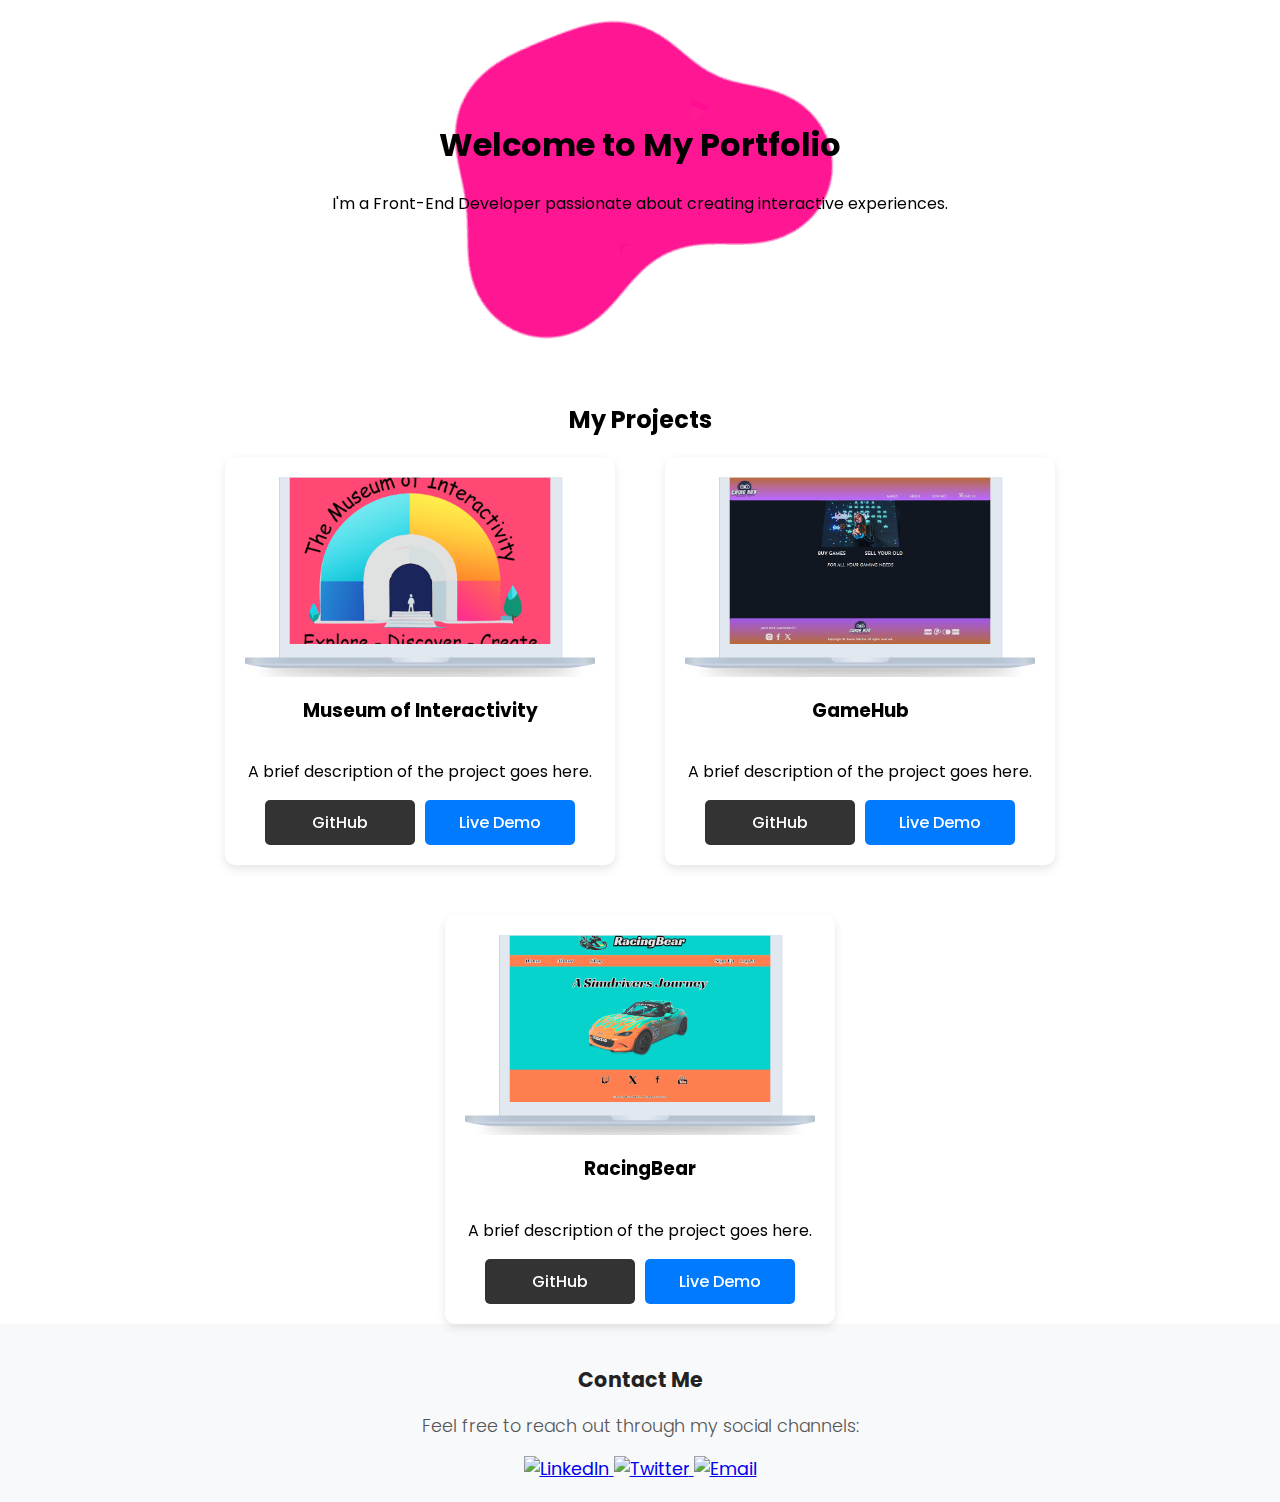
==== index.html @ 369cb6f8 "Actually pushing the portfolio to test it on a real phone." ====
<!DOCTYPE html>
<html lang="en">
  <head>
    <meta charset="UTF-8" />
    <meta name="viewport" content="width=device-width, initial-scale=1.0" />
    <title>Front-End Developer Portfolio</title>

    <link
      href="https://fonts.googleapis.com/css2?family=Poppins:wght@300;400;600&display=swap"
      rel="stylesheet"
    />
    <link rel="stylesheet" href="CSS/styles.css" />
  </head>
  <body>
    <div class="blob-wrapper">
      <div class="container">
        <div class="blob-container"></div>
      </div>
    </div>

    <header>
      <h1>Welcome to My Portfolio</h1>
      <p>
        I'm a Front-End Developer passionate about creating interactive
        experiences.
      </p>
    </header>

    <section class="projects">
      <h2>My Projects</h2>
      <div class="project-list">
        <div class="project-card">
          <img src="/images/museum-MacbookPro.png" alt="Project 1 Screenshot" />
          <h3>Museum of Interactivity</h3>
          <p>A brief description of the project goes here.</p>
          <div class="buttons">
            <a
              href="https://github.com/yourgithub/project1"
              class="btn github"
              target="_blank"
              >GitHub</a
            >
            <a
              href="https://yourwebsite.com/project1"
              class="btn live"
              target="_blank"
              >Live Demo</a
            >
          </div>
        </div>

        <div class="project-card">
          <img src="images/gamehub-MacbookPro.png" alt="Project 2 Screenshot" />
          <h3>GameHub</h3>
          <p>A brief description of the project goes here.</p>
          <div class="buttons">
            <a
              href="https://github.com/yourgithub/project2"
              class="btn github"
              target="_blank"
              >GitHub</a
            >
            <a
              href="https://yourwebsite.com/project2"
              class="btn live"
              target="_blank"
              >Live Demo</a
            >
          </div>
        </div>

        <div class="project-card">
          <img
            src="images/racingbear-MacbookPro.png"
            alt="Project 3 Screenshot"
          />
          <h3>RacingBear</h3>
          <p>A brief description of the project goes here.</p>
          <div class="buttons">
            <a
              href="https://github.com/yourgithub/project3"
              class="btn github"
              target="_blank"
              >GitHub</a
            >
            <a
              href="https://yourwebsite.com/project3"
              class="btn live"
              target="_blank"
              >Live Demo</a
            >
          </div>
        </div>
      </div>
    </section>

    <footer>
      <h3>Contact Me</h3>
      <p>Feel free to reach out through my social channels:</p>
      <div class="social-links">
        <a href="https://linkedin.com/in/yourprofile" target="_blank">
          <img src="images/linkedin.svg" alt="LinkedIn" />
        </a>
        <a href="https://twitter.com/yourprofile" target="_blank">
          <img src="images/twitter.svg" alt="Twitter" />
        </a>
        <a href="mailto:your.email@example.com">
          <img src="images/email.svg" alt="Email" />
        </a>
      </div>
    </footer>

    <svg width="0" height="0">
      <defs>
        <filter id="goo">
          <feGaussianBlur in="SourceGraphic" stdDeviation="40" result="blur" />
          <feColorMatrix
            in="blur"
            mode="matrix"
            values="1 0 0 0 0
                    0 1 0 0 0
                    0 0 1 0 0
                    0 0 0 40 -15"
            result="goo"
          />
          <feComposite in="SourceGraphic" in2="goo" operator="atop" />
        </filter>
      </defs>
    </svg>

    <script src="JS/app.js"></script>
  </body>
</html>
---- CSS/styles.css ----
html,
body {
  height: 100%;
  display: flex;
  flex-direction: column;
}

main {
  flex: 1;
  display: flex;
  flex-direction: column;
  align-items: center;
}

body {
  margin: 0;
  overflow-x: hidden;
  background-color: white;
  display: flex;
  flex-direction: column;
  align-items: center;
  position: relative;
  font-family: "Poppins", sans-serif;
}

header {
  text-align: center;
  padding: 100px 20px;
  position: relative;
  z-index: 2;
}

.blob-wrapper {
  position: absolute;
  top: 0;
  left: 50%;
  transform: translateX(-50%);
  width: 100vw;
  height: 400px;
  display: flex;
  justify-content: center;
  align-items: center;
  overflow: hidden;
  z-index: -1;
}

.container {
  position: relative;
  width: 400px;
  height: 400px;
  overflow: hidden;
}

/* Blob Animation */
.blob-container {
  position: absolute;
  width: 100%;
  height: 100%;
  filter: url(#goo);
  pointer-events: none;
}

.blob {
  position: absolute;
  width: 150px;
  height: 150px;
  background-color: DeepPink;
  border-radius: 50%;
  opacity: 1;
  will-change: transform;
}

.projects {
  text-align: center;
  width: 90%;
  max-width: 1400px;
  margin-top: 50px;
  position: relative;
  z-index: 3;
}

.project-card {
  background: white;
  border-radius: 10px;
  padding: 20px;
  width: 100%;
  max-width: 350px;
  box-shadow: 0px 4px 10px rgba(0, 0, 0, 0.1);
  transition: transform 0.3s ease-in-out;
  display: flex;
  flex-direction: column;
  align-items: center;
  text-align: center;
}

.project-card img {
  width: 100%;
  max-height: 200px;
  object-fit: cover;
  border-radius: 10px;
  display: block;
}

.project-list {
  display: flex;
  flex-wrap: wrap;
  justify-content: center;
  gap: 50px;
  margin-top: 20px;
}

.buttons {
  display: flex;
  justify-content: center;
  gap: 10px;
  margin-top: 15px;
}

.btn {
  display: inline-block;
  padding: 10px 15px;
  border-radius: 5px;
  text-decoration: none;
  font-weight: 500;
  transition: 0.3s;
  font-size: 1rem;
  text-align: center;
  width: 120px;
}

.github {
  background-color: #333;
  color: white;
}

.github:hover {
  background-color: #555;
}

.live {
  background-color: #007bff;
  color: white;
}

.live:hover {
  background-color: #0056b3;
}

.project-card .buttons {
  margin-top: auto;
  display: flex;
  justify-content: center;
  flex-wrap: wrap;
}

footer {
  background-color: #f8f9fa;
  text-align: center;
  padding: 20px;
  width: 100%;
  font-size: 1.1rem;
  margin-top: auto;
  position: relative;
  bottom: 0;
}

footer h3 {
  margin-bottom: 10px;
  color: #222;
}

footer p {
  color: #555;
  font-weight: 300;
}
a .social-links {
  display: flex;
  justify-content: center;
  gap: 20px;
  margin-top: 10px;
}

.social-links a img {
  width: 40px;
  height: 40px;
  transition: transform 0.3s ease-in-out;
}

.social-links a img:hover {
  transform: scale(1.1);
}

@media (max-width: 768px) {
  .project-list {
    flex-direction: column;
    align-items: center;
  }
}
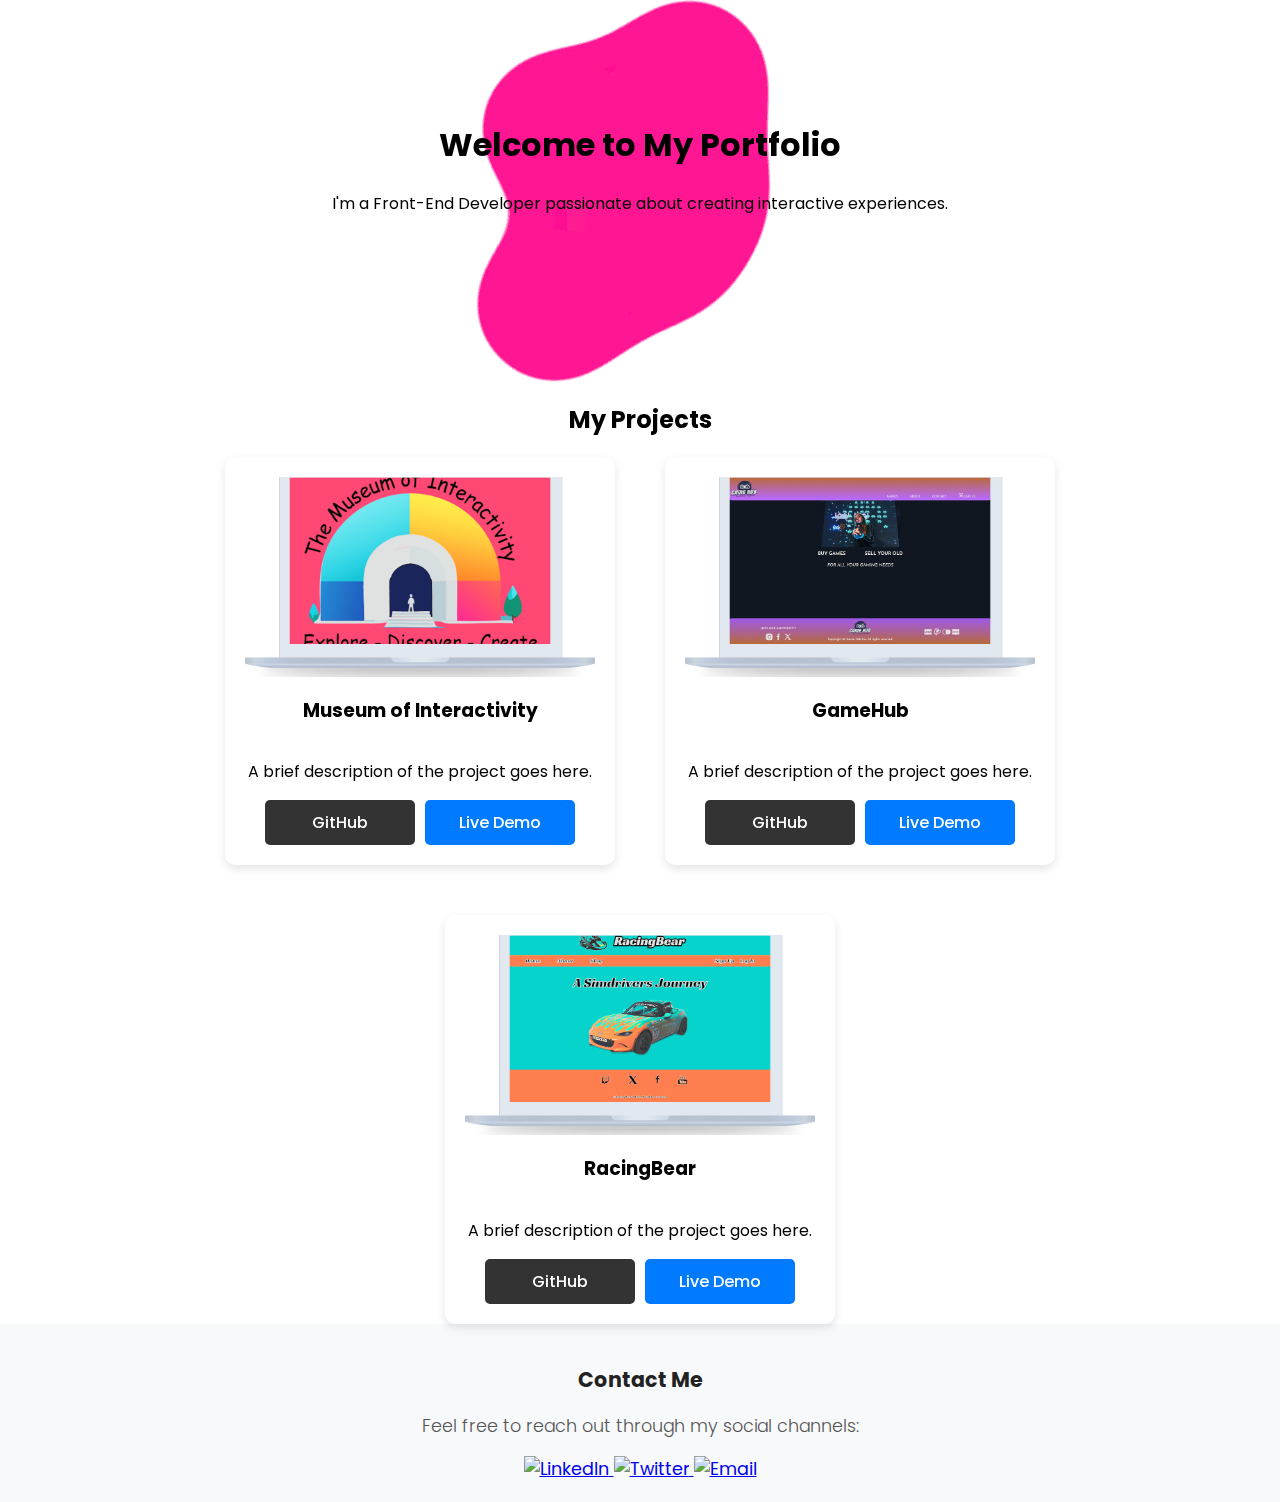
==== commit 5d28d201: "The styling is off" ====
--- a/index.html
+++ b/index.html
@@ -9,7 +9,7 @@
       href="https://fonts.googleapis.com/css2?family=Poppins:wght@300;400;600&display=swap"
       rel="stylesheet"
     />
-    <link rel="stylesheet" href="CSS/styles.css" />
+    <link rel="stylesheet" href="/CSS/styles.css" />
   </head>
   <body>
     <div class="blob-wrapper">
@@ -128,6 +128,6 @@
       </defs>
     </svg>
 
-    <script src="JS/app.js"></script>
+    <script src="/JS/app.js"></script>
   </body>
 </html>
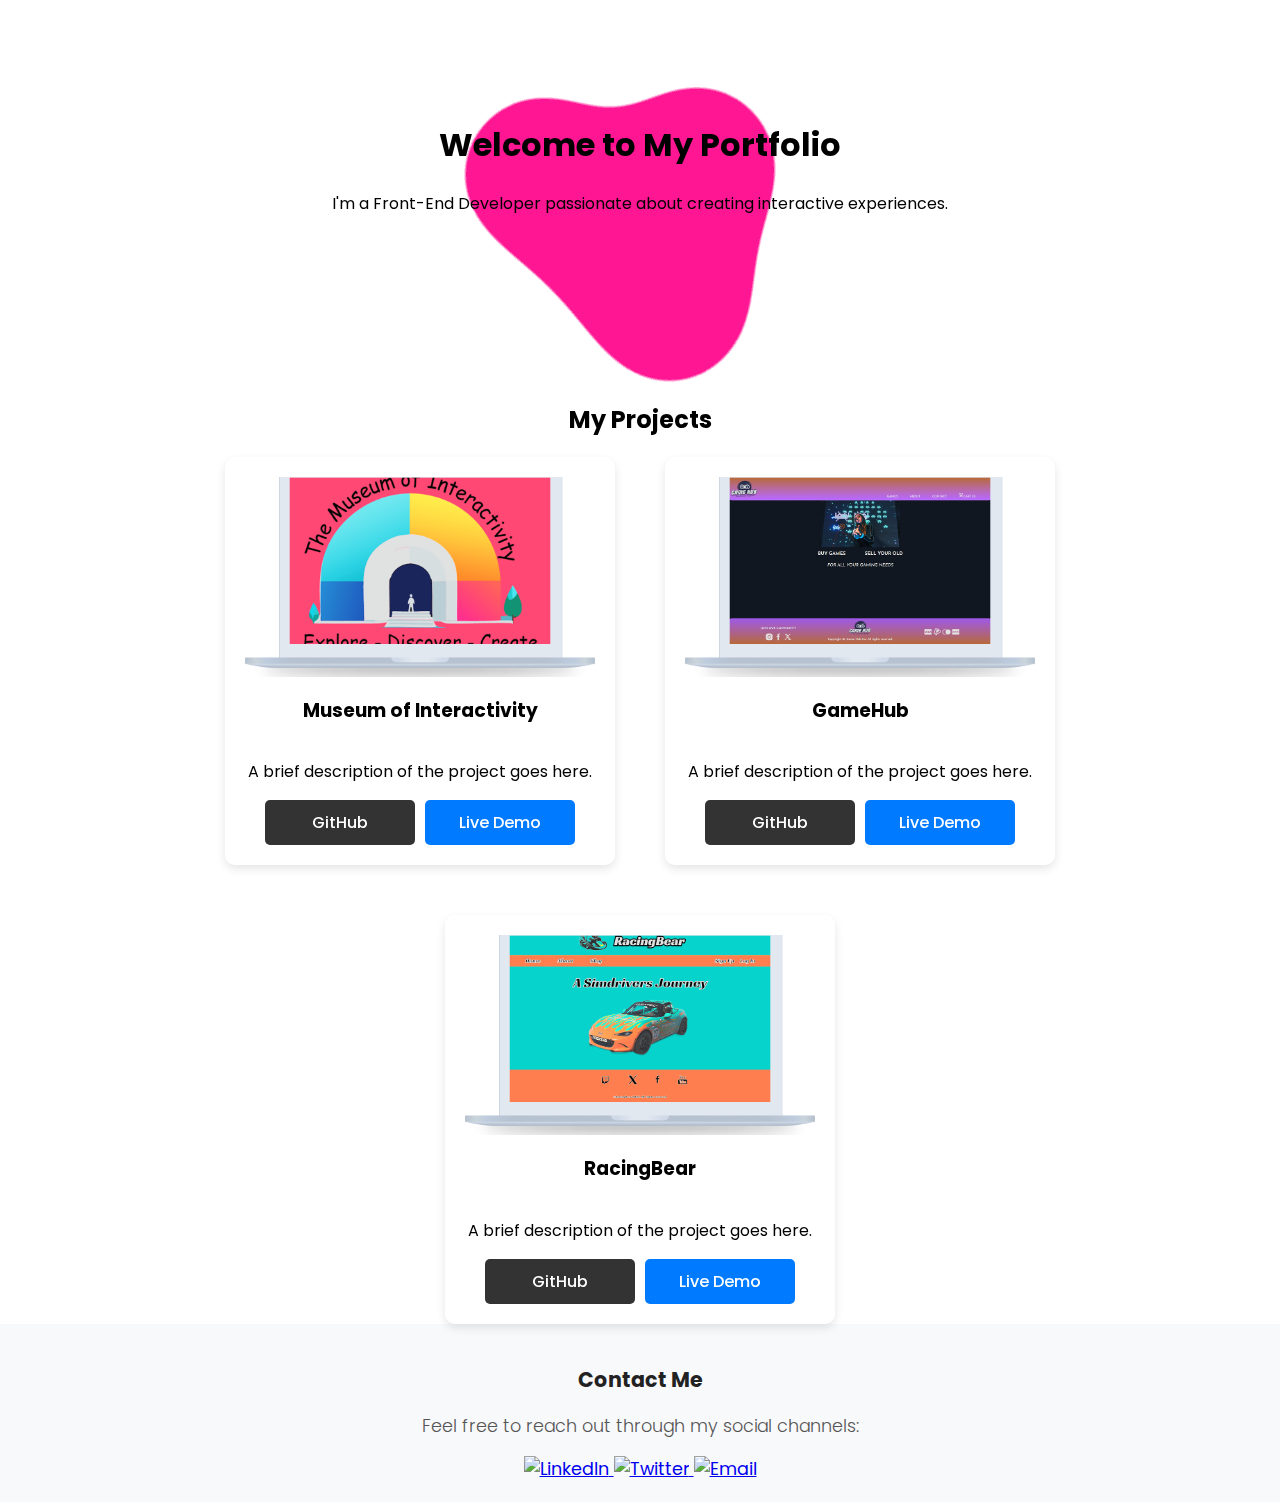
==== commit 5c4e8436: "Fixing the image that isn't working" ====
--- a/index.html
+++ b/index.html
@@ -30,7 +30,7 @@
       <h2>My Projects</h2>
       <div class="project-list">
         <div class="project-card">
-          <img src="/images/museum-MacbookPro.png" alt="Project 1 Screenshot" />
+          <img src="images/museum-MacbookPro.png" alt="Project 1 Screenshot" />
           <h3>Museum of Interactivity</h3>
           <p>A brief description of the project goes here.</p>
           <div class="buttons">
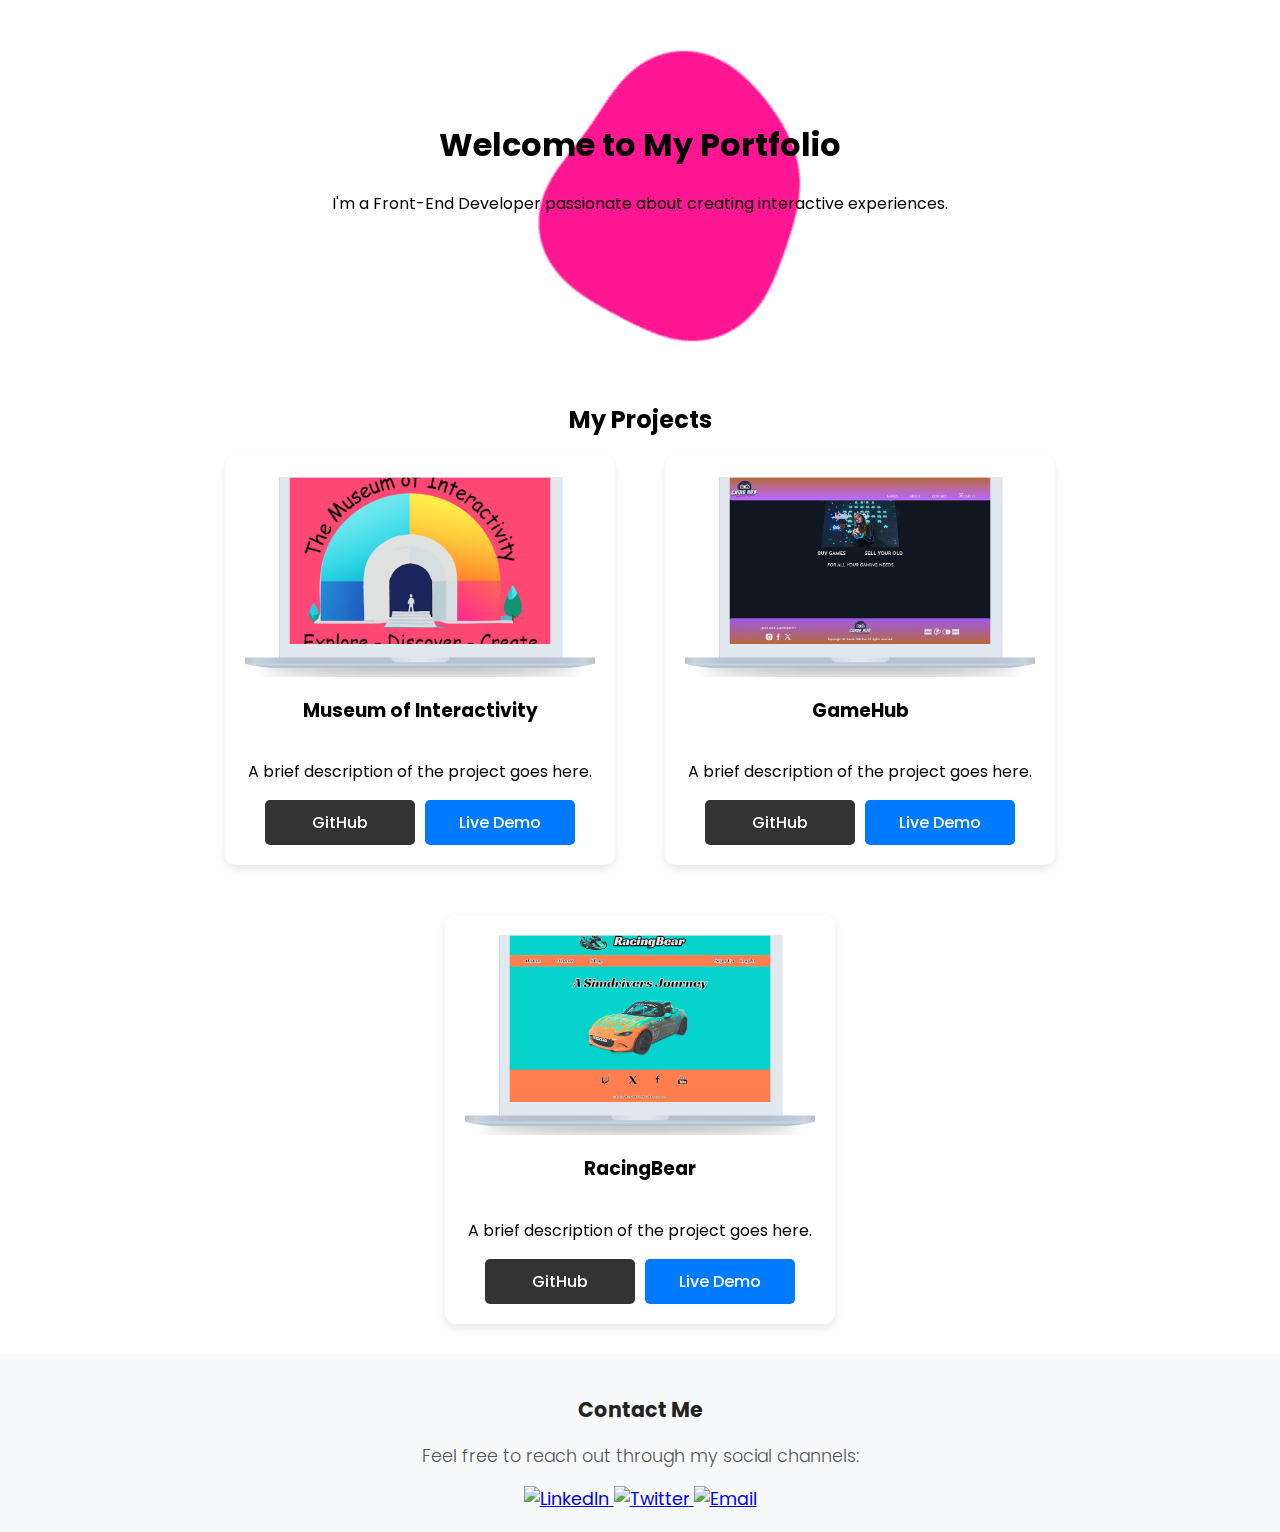
==== commit bf5032e6: "Fixing the links again" ====
--- a/index.html
+++ b/index.html
@@ -9,7 +9,7 @@
       href="https://fonts.googleapis.com/css2?family=Poppins:wght@300;400;600&display=swap"
       rel="stylesheet"
     />
-    <link rel="stylesheet" href="/CSS/styles.css" />
+    <link rel="stylesheet" href="CSS/styles.css" />
   </head>
   <body>
     <div class="blob-wrapper">
@@ -128,6 +128,6 @@
       </defs>
     </svg>
 
-    <script src="/JS/app.js"></script>
+    <script src="JS/app.js"></script>
   </body>
 </html>
--- a/CSS/styles.css
+++ b/CSS/styles.css
@@ -162,6 +162,7 @@
   margin-top: auto;
   position: relative;
   bottom: 0;
+  margin-top: 30px;
 }
 
 footer h3 {
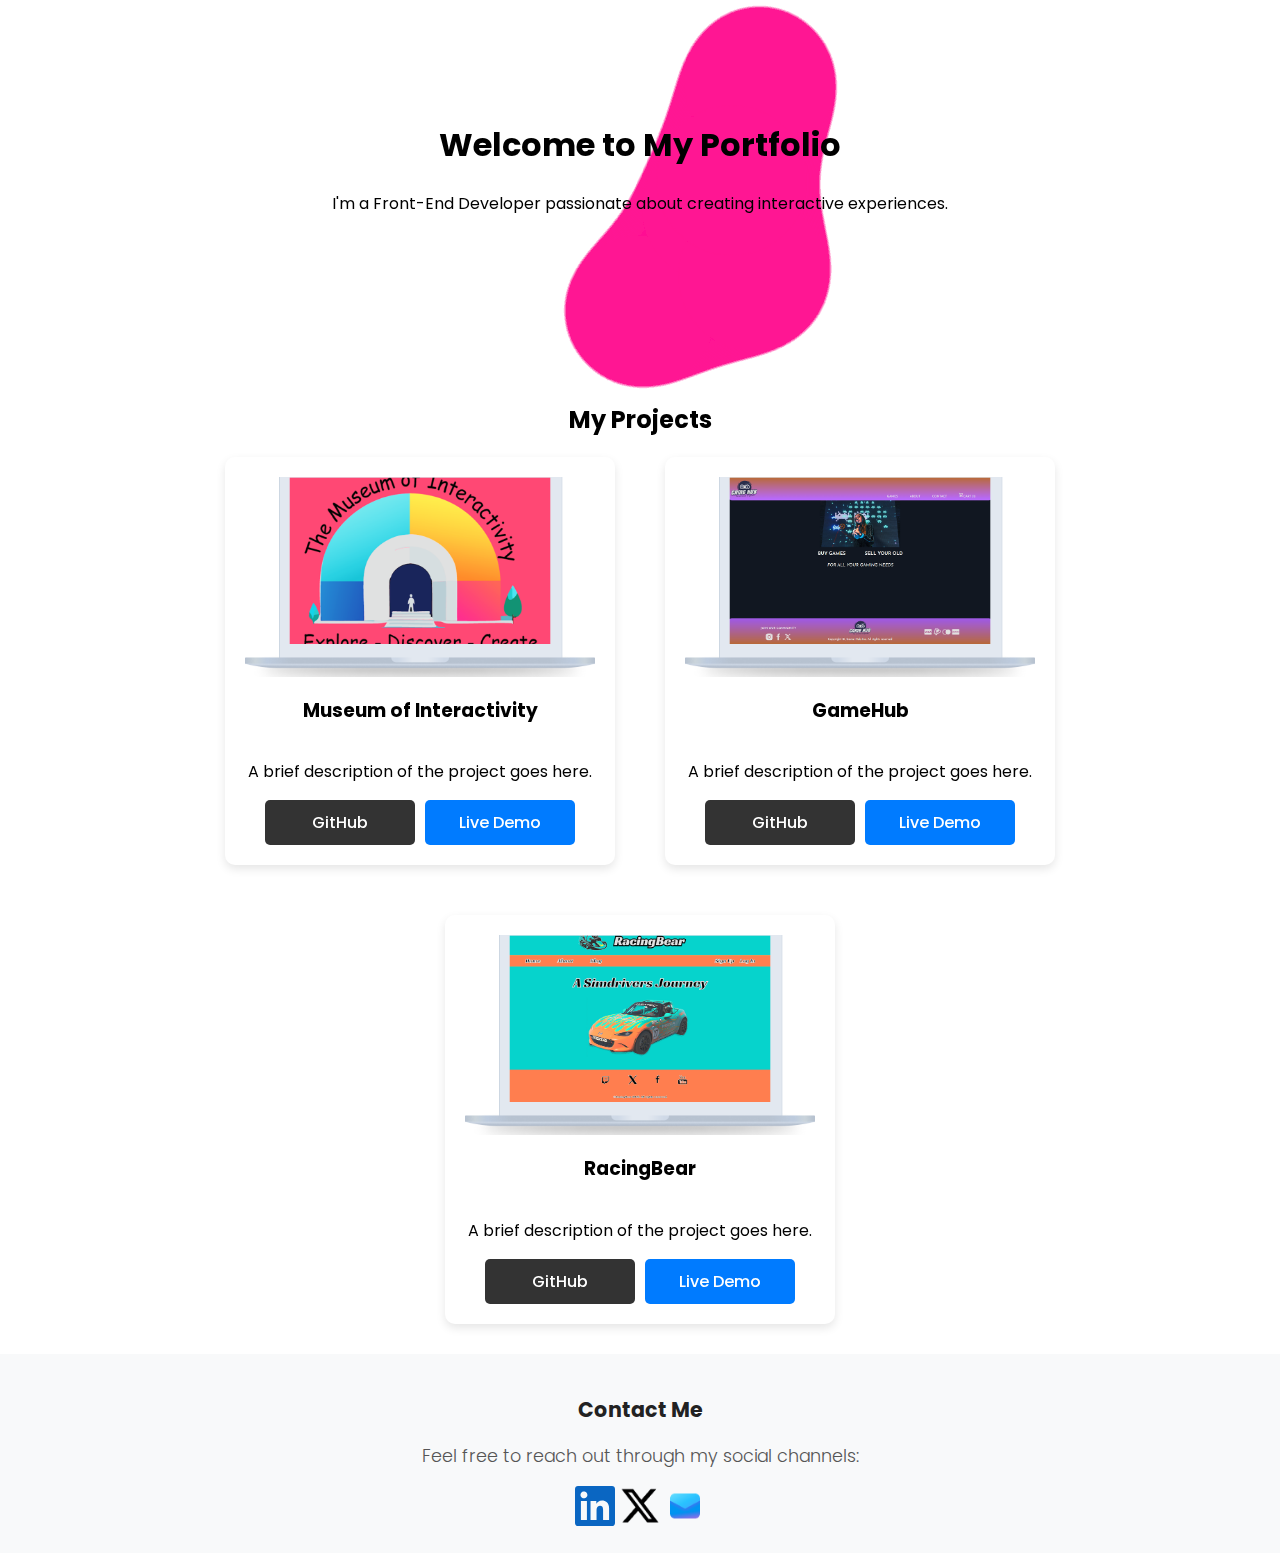
==== commit 797f47e9: "Adding some logos to the links" ====
--- a/index.html
+++ b/index.html
@@ -98,14 +98,14 @@
       <h3>Contact Me</h3>
       <p>Feel free to reach out through my social channels:</p>
       <div class="social-links">
-        <a href="https://linkedin.com/in/yourprofile" target="_blank">
+        <a href="https://linkedin.com/in/yourprofile">
           <img src="images/linkedin.svg" alt="LinkedIn" />
         </a>
-        <a href="https://twitter.com/yourprofile" target="_blank">
-          <img src="images/twitter.svg" alt="Twitter" />
+        <a href="https://twitter.com/yourprofile">
+          <img src="images/twitter.png" alt="Twitter" />
         </a>
         <a href="mailto:your.email@example.com">
-          <img src="images/email.svg" alt="Email" />
+          <img src="images/mailicon.png" alt="Email" />
         </a>
       </div>
     </footer>
--- a/CSS/styles.css
+++ b/CSS/styles.css
@@ -10,6 +10,10 @@
   display: flex;
   flex-direction: column;
   align-items: center;
+}
+
+a {
+  text-decoration: none;
 }
 
 body {
@@ -77,6 +81,7 @@
   margin-top: 50px;
   position: relative;
   z-index: 3;
+  margin-bottom: 30px;
 }
 
 .project-card {
@@ -162,7 +167,6 @@
   margin-top: auto;
   position: relative;
   bottom: 0;
-  margin-top: 30px;
 }
 
 footer h3 {
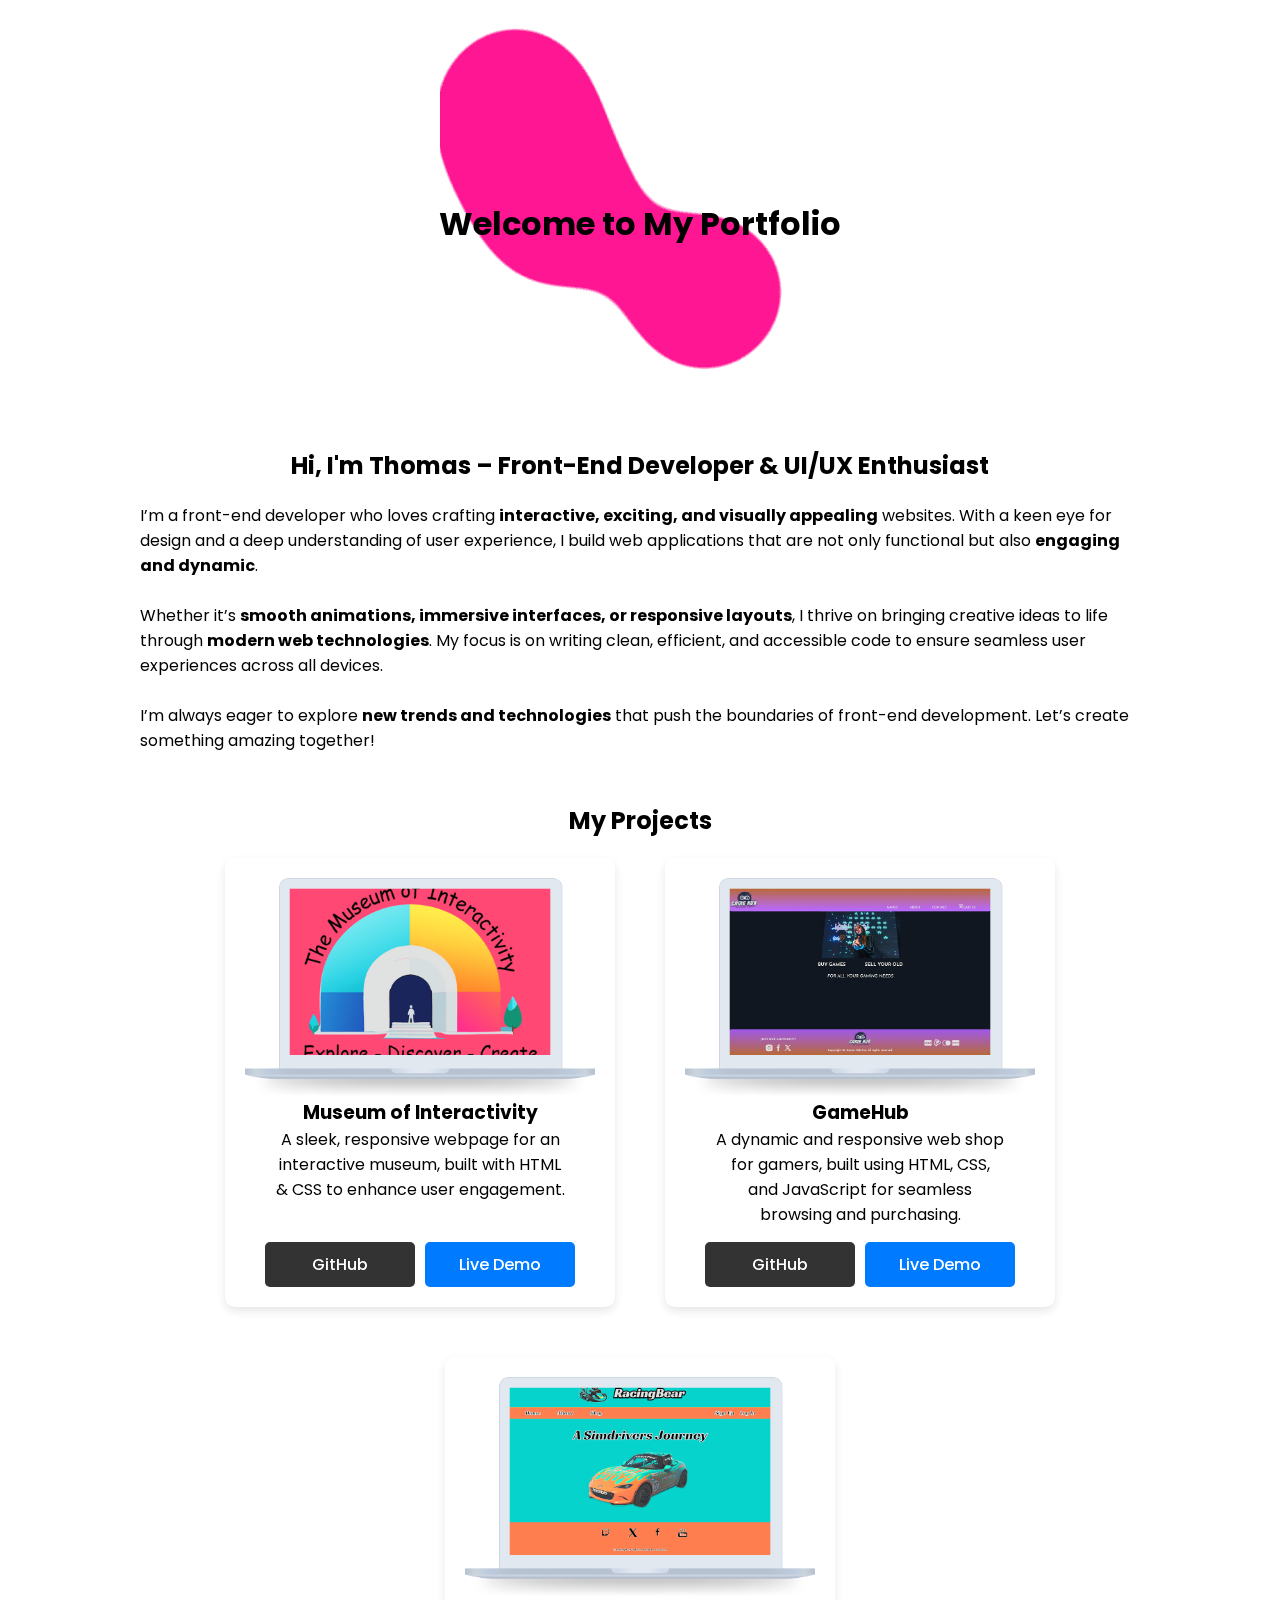
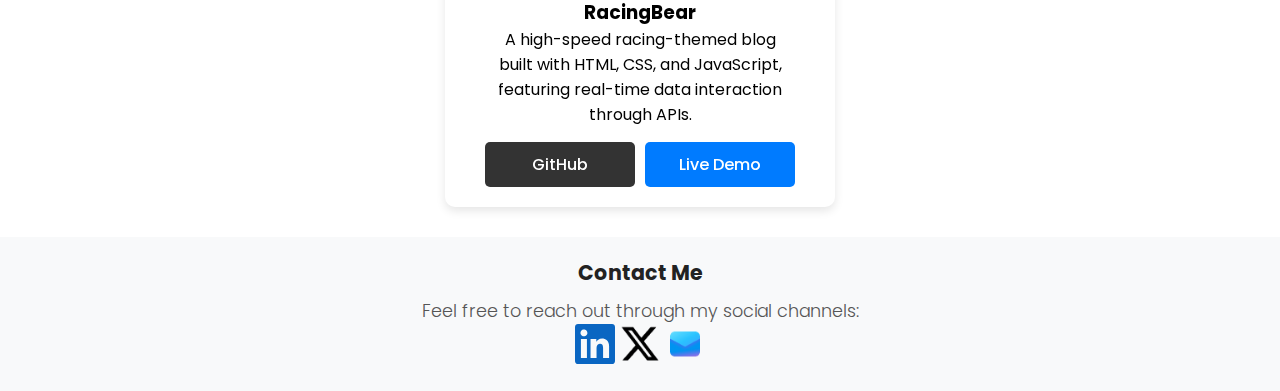
==== commit a101291b: "Small change" ====
--- a/index.html
+++ b/index.html
@@ -17,94 +17,125 @@
         <div class="blob-container"></div>
       </div>
     </div>
+    <main>
+      <header>
+        <h1>Welcome to My Portfolio</h1>
+      </header>
+      <section class="about">
+        <h2>Hi, I'm Thomas – Front-End Developer & UI/UX Enthusiast</h2>
+        <p>
+          I’m a front-end developer who loves crafting
+          <strong>interactive, exciting, and visually appealing</strong>
+          websites. With a keen eye for design and a deep understanding of user
+          experience, I build web applications that are not only functional but
+          also <strong>engaging and dynamic</strong>. <br /><br />
+          Whether it’s
+          <strong
+            >smooth animations, immersive interfaces, or responsive
+            layouts</strong
+          >, I thrive on bringing creative ideas to life through
+          <strong>modern web technologies</strong>. My focus is on writing
+          clean, efficient, and accessible code to ensure seamless user
+          experiences across all devices. <br /><br />
+          I’m always eager to explore
+          <strong>new trends and technologies</strong> that push the boundaries
+          of front-end development. Let’s create something amazing together!
+        </p>
+      </section>
+      <section class="projects">
+        <h2>My Projects</h2>
+        <div class="project-list">
+          <div class="project-card">
+            <img
+              src="images/museum-MacbookPro.png"
+              alt="Project 1 Screenshot"
+            />
+            <h3>Museum of Interactivity</h3>
+            <p class="description">
+              A sleek, responsive webpage for an interactive museum, built with
+              HTML & CSS to enhance user engagement.
+            </p>
+            <div class="buttons">
+              <a
+                href="https://github.com/BtheBEST84/Semester-project1"
+                class="btn github"
+                target="_blank"
+                >GitHub</a
+              >
+              <a
+                href="https://bthebest84.github.io/Semester-project1"
+                class="btn live"
+                target="_blank"
+                >Live Demo</a
+              >
+            </div>
+          </div>
 
-    <header>
-      <h1>Welcome to My Portfolio</h1>
-      <p>
-        I'm a Front-End Developer passionate about creating interactive
-        experiences.
-      </p>
-    </header>
+          <div class="project-card">
+            <img
+              src="images/gamehub-MacbookPro.png"
+              alt="Project 2 Screenshot"
+            />
+            <h3>GameHub</h3>
+            <p class="description">
+              A dynamic and responsive web shop for gamers, built using HTML,
+              CSS, and JavaScript for seamless browsing and purchasing.
+            </p>
+            <div class="buttons">
+              <a
+                href="https://github.com/BtheBEST84/html-css-course-assignment"
+                class="btn github"
+                target="_blank"
+                >GitHub</a
+              >
+              <a
+                href="https://bthebest84.github.io/html-css-course-assignment/"
+                class="btn live"
+                target="_blank"
+                >Live Demo</a
+              >
+            </div>
+          </div>
 
-    <section class="projects">
-      <h2>My Projects</h2>
-      <div class="project-list">
-        <div class="project-card">
-          <img src="images/museum-MacbookPro.png" alt="Project 1 Screenshot" />
-          <h3>Museum of Interactivity</h3>
-          <p>A brief description of the project goes here.</p>
-          <div class="buttons">
-            <a
-              href="https://github.com/yourgithub/project1"
-              class="btn github"
-              target="_blank"
-              >GitHub</a
-            >
-            <a
-              href="https://yourwebsite.com/project1"
-              class="btn live"
-              target="_blank"
-              >Live Demo</a
-            >
+          <div class="project-card">
+            <img
+              src="images/racingbear-MacbookPro.png"
+              alt="Project 3 Screenshot"
+            />
+            <h3>RacingBear</h3>
+            <p class="description">
+              A high-speed racing-themed blog built with HTML, CSS, and
+              JavaScript, featuring real-time data interaction through APIs.
+            </p>
+            <div class="buttons">
+              <a
+                href="https://github.com/NoroffFEU/FED1-PE1-BtheBEST84"
+                class="btn github"
+                target="_blank"
+                >GitHub</a
+              >
+              <a
+                href="https://www.racing-bear.com"
+                class="btn live"
+                target="_blank"
+                >Live Demo</a
+              >
+            </div>
           </div>
         </div>
-
-        <div class="project-card">
-          <img src="images/gamehub-MacbookPro.png" alt="Project 2 Screenshot" />
-          <h3>GameHub</h3>
-          <p>A brief description of the project goes here.</p>
-          <div class="buttons">
-            <a
-              href="https://github.com/yourgithub/project2"
-              class="btn github"
-              target="_blank"
-              >GitHub</a
-            >
-            <a
-              href="https://yourwebsite.com/project2"
-              class="btn live"
-              target="_blank"
-              >Live Demo</a
-            >
-          </div>
-        </div>
-
-        <div class="project-card">
-          <img
-            src="images/racingbear-MacbookPro.png"
-            alt="Project 3 Screenshot"
-          />
-          <h3>RacingBear</h3>
-          <p>A brief description of the project goes here.</p>
-          <div class="buttons">
-            <a
-              href="https://github.com/yourgithub/project3"
-              class="btn github"
-              target="_blank"
-              >GitHub</a
-            >
-            <a
-              href="https://yourwebsite.com/project3"
-              class="btn live"
-              target="_blank"
-              >Live Demo</a
-            >
-          </div>
-        </div>
-      </div>
-    </section>
-
+      </section>
+    </main>
     <footer>
       <h3>Contact Me</h3>
       <p>Feel free to reach out through my social channels:</p>
       <div class="social-links">
-        <a href="https://linkedin.com/in/yourprofile">
+        <a href="https://linkedin.com/in/bjørn-thomas-torvund-723189a7">
           <img src="images/linkedin.svg" alt="LinkedIn" />
         </a>
-        <a href="https://twitter.com/yourprofile">
+        <a href="https://twitter.com/thomastorvund">
           <img src="images/twitter.png" alt="Twitter" />
         </a>
-        <a href="mailto:your.email@example.com">
+        <a href="mailto:bjorn.thomas.torvund@gmail.com">
           <img src="images/mailicon.png" alt="Email" />
         </a>
       </div>
--- a/CSS/styles.css
+++ b/CSS/styles.css
@@ -1,3 +1,8 @@
+* {
+  padding: 0;
+  margin: 0;
+}
+
 html,
 body {
   height: 100%;
@@ -10,6 +15,7 @@
   display: flex;
   flex-direction: column;
   align-items: center;
+  width: 100%;
 }
 
 a {
@@ -32,6 +38,17 @@
   padding: 100px 20px;
   position: relative;
   z-index: 2;
+  margin: 100px 0 100px 0;
+}
+
+h2 {
+  margin: 0 30px 20px 30px;
+  text-align: center;
+}
+
+section p {
+  max-width: 1000px;
+  margin: 0 30px;
 }
 
 .blob-wrapper {
@@ -55,7 +72,6 @@
   overflow: hidden;
 }
 
-/* Blob Animation */
 .blob-container {
   position: absolute;
   width: 100%;
@@ -74,6 +90,12 @@
   will-change: transform;
 }
 
+.about {
+  display: flex;
+  flex-direction: column;
+  align-items: center;
+}
+
 .projects {
   text-align: center;
   width: 90%;
@@ -100,7 +122,7 @@
 
 .project-card img {
   width: 100%;
-  max-height: 200px;
+  max-height: 250px;
   object-fit: cover;
   border-radius: 10px;
   display: block;
@@ -158,10 +180,14 @@
   flex-wrap: wrap;
 }
 
+.description {
+  margin-bottom: 15px;
+}
+
 footer {
   background-color: #f8f9fa;
   text-align: center;
-  padding: 20px;
+  padding: 20px 0;
   width: 100%;
   font-size: 1.1rem;
   margin-top: auto;
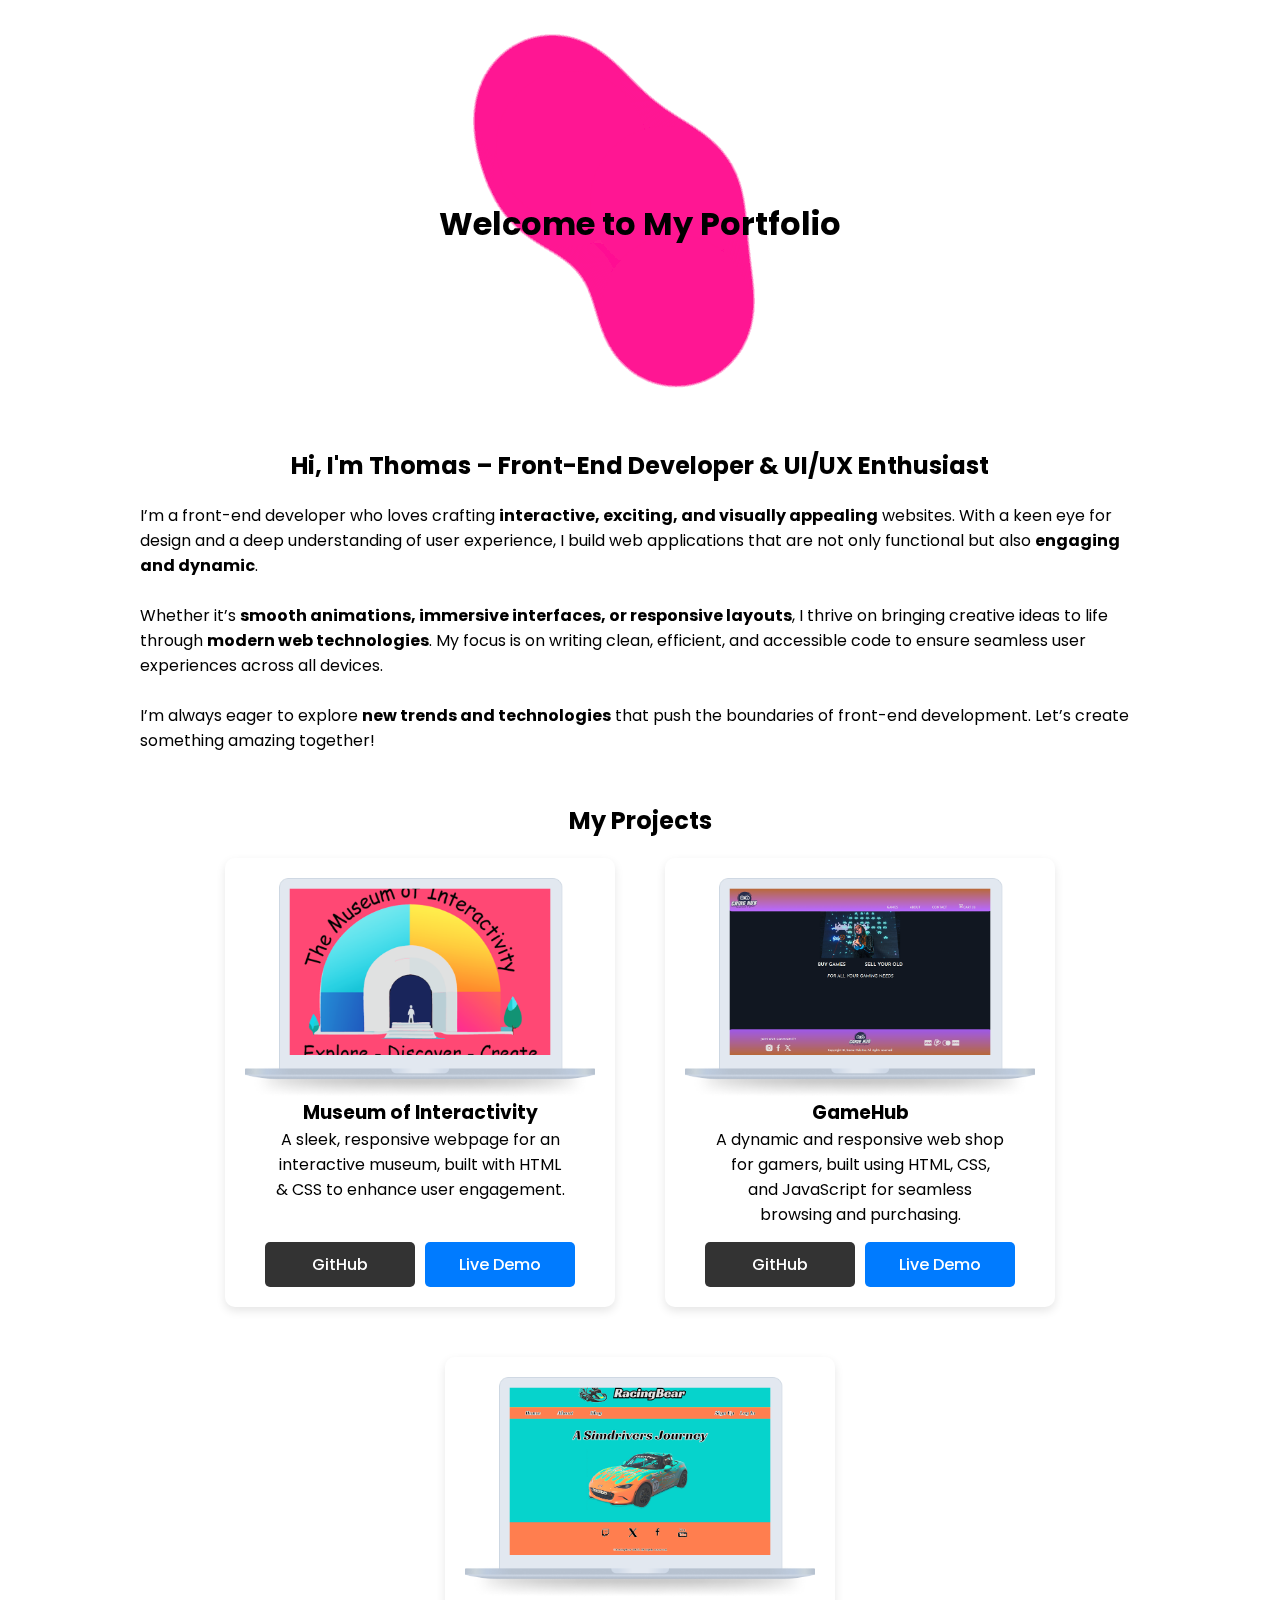
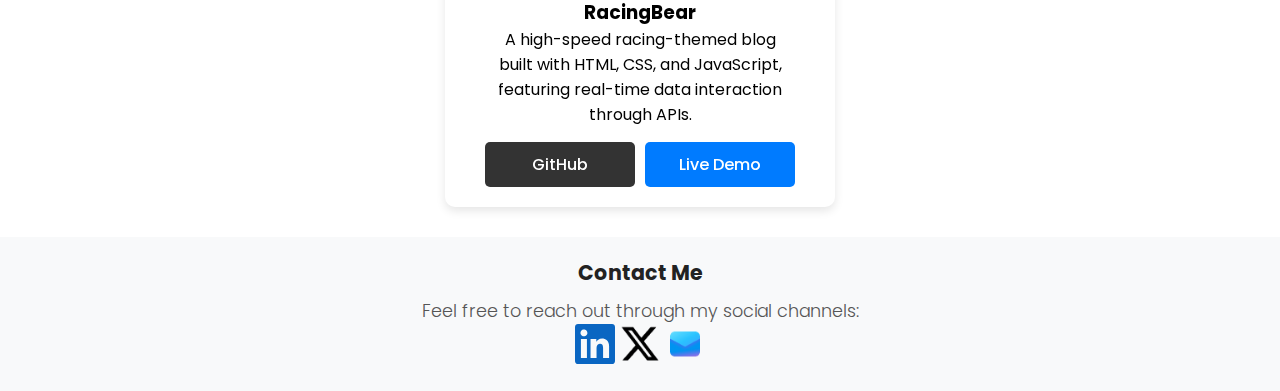
==== commit cdb15e41: "Adding meta description" ====
--- a/index.html
+++ b/index.html
@@ -3,7 +3,11 @@
   <head>
     <meta charset="UTF-8" />
     <meta name="viewport" content="width=device-width, initial-scale=1.0" />
-    <title>Front-End Developer Portfolio</title>
+    <meta
+      name="description"
+      content="This is Thomas portfolio from his first year studying Front End development"
+    />
+    <title>Thomas - A Front-End developer</title>
 
     <link
       href="https://fonts.googleapis.com/css2?family=Poppins:wght@300;400;600&display=swap"
@@ -48,7 +52,7 @@
           <div class="project-card">
             <img
               src="images/museum-MacbookPro.png"
-              alt="Project 1 Screenshot"
+              alt="Screenshot of the museum page inside a MacBookPro"
             />
             <h3>Museum of Interactivity</h3>
             <p class="description">
@@ -59,13 +63,11 @@
               <a
                 href="https://github.com/BtheBEST84/Semester-project1"
                 class="btn github"
-                target="_blank"
                 >GitHub</a
               >
               <a
                 href="https://bthebest84.github.io/Semester-project1"
                 class="btn live"
-                target="_blank"
                 >Live Demo</a
               >
             </div>
@@ -85,13 +87,11 @@
               <a
                 href="https://github.com/BtheBEST84/html-css-course-assignment"
                 class="btn github"
-                target="_blank"
                 >GitHub</a
               >
               <a
                 href="https://bthebest84.github.io/html-css-course-assignment/"
                 class="btn live"
-                target="_blank"
                 >Live Demo</a
               >
             </div>
@@ -111,13 +111,9 @@
               <a
                 href="https://github.com/NoroffFEU/FED1-PE1-BtheBEST84"
                 class="btn github"
-                target="_blank"
                 >GitHub</a
               >
-              <a
-                href="https://www.racing-bear.com"
-                class="btn live"
-                target="_blank"
+              <a href="https://www.racing-bear.com" class="btn live"
                 >Live Demo</a
               >
             </div>
--- a/CSS/styles.css
+++ b/CSS/styles.css
@@ -41,14 +41,20 @@
   margin: 100px 0 100px 0;
 }
 
+h1 {
+  font-size: 2rem;
+}
+
 h2 {
   margin: 0 30px 20px 30px;
   text-align: center;
+  font-size: 1.5rem;
 }
 
 section p {
   max-width: 1000px;
   margin: 0 30px;
+  font-size: 1rem;
 }
 
 .blob-wrapper {
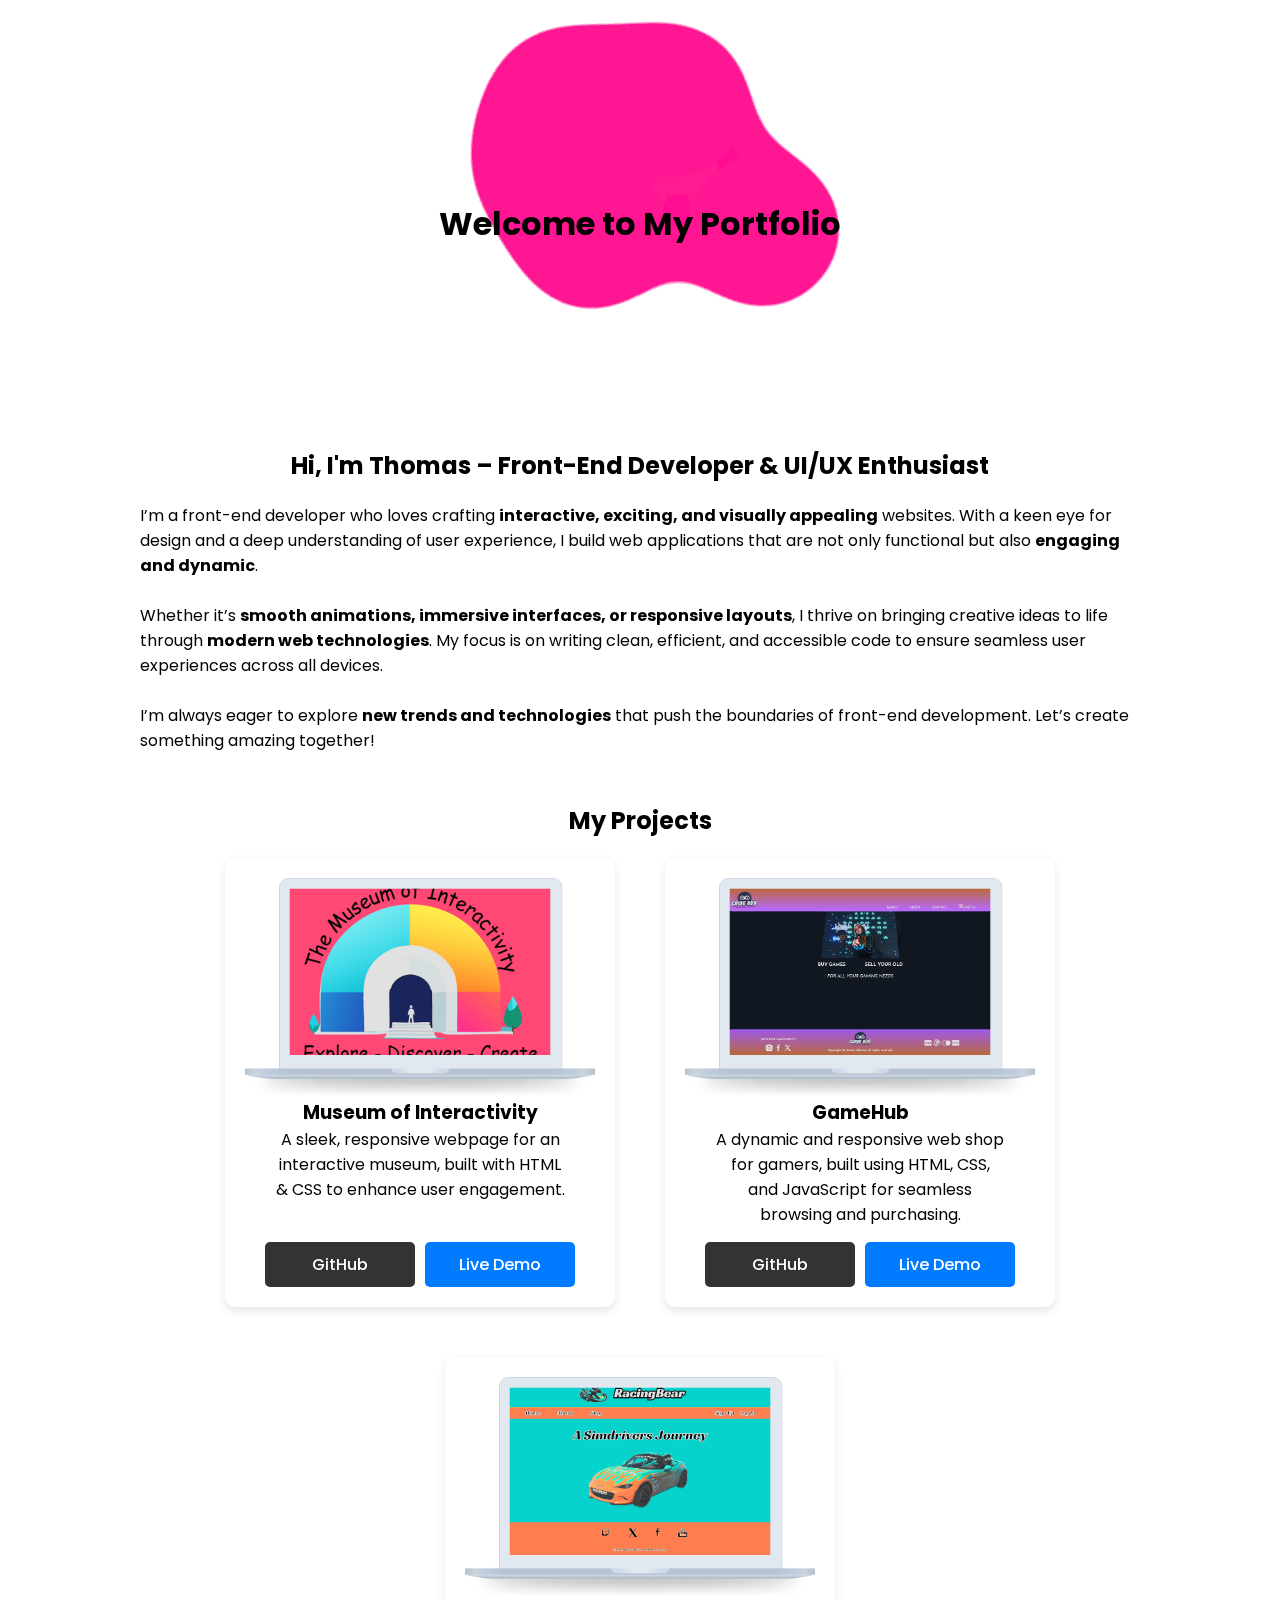
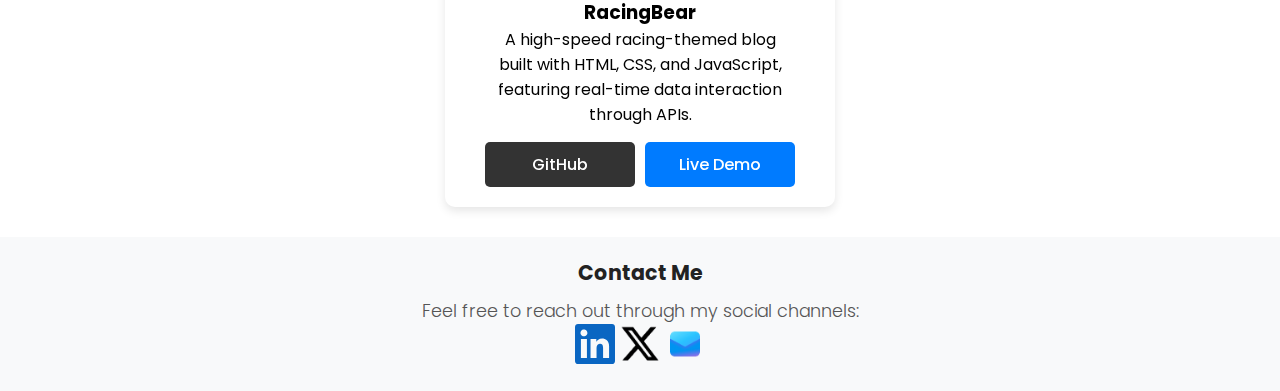
==== commit 426b8abf: "Fixing a typo" ====
--- a/index.html
+++ b/index.html
@@ -5,7 +5,7 @@
     <meta name="viewport" content="width=device-width, initial-scale=1.0" />
     <meta
       name="description"
-      content="This is Thomas portfolio from his first year studying Front End development"
+      content="This is Thomas portfolio from his first year studying Front-End development"
     />
     <title>Thomas - A Front-End developer</title>
 
